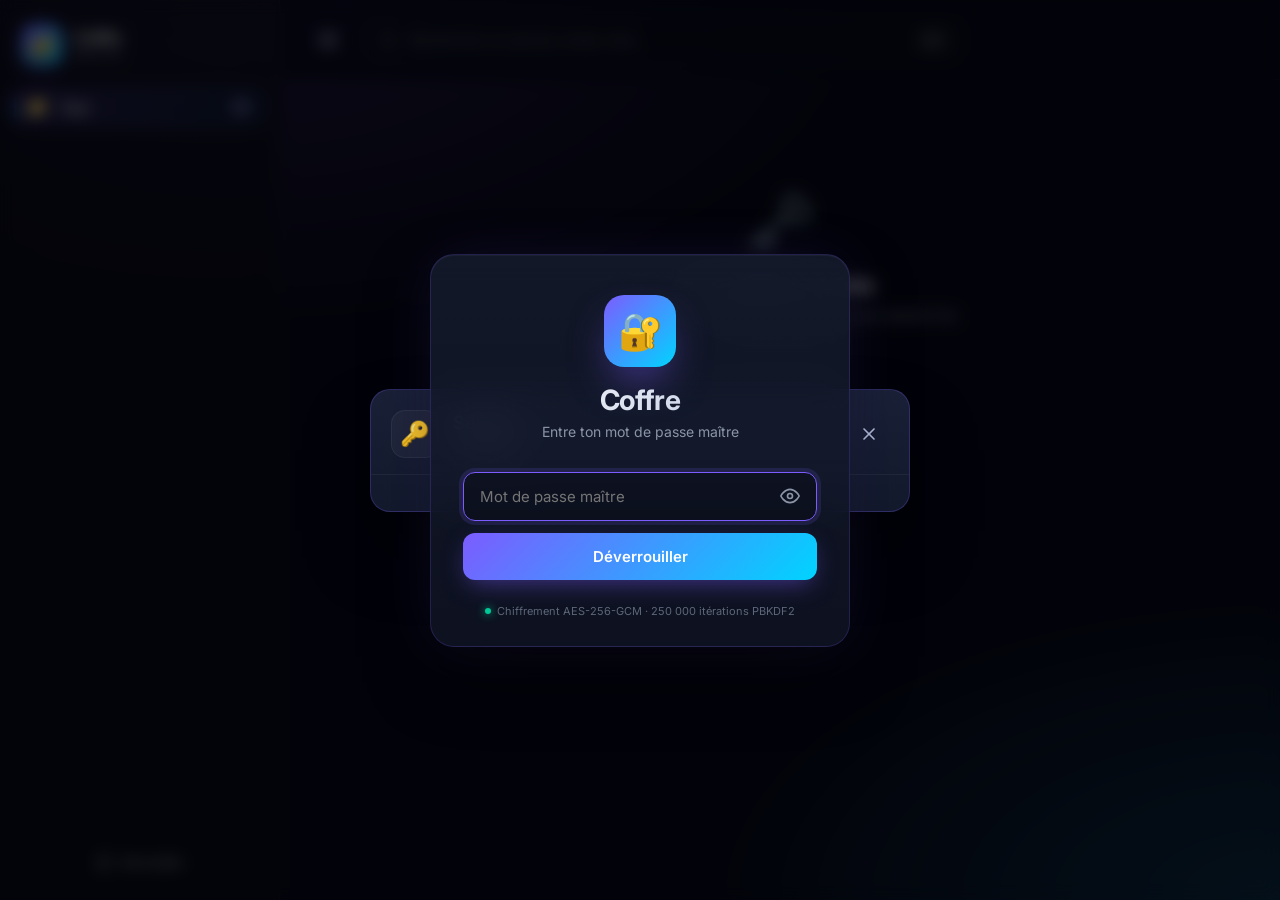
==== index.html @ da4b4193 "Initialise le coffre : structure HTML + UI sombre - index.html avec écran de déverrouillage et layou" ====
<!DOCTYPE html>
<html lang="fr">
<head>
  <meta charset="UTF-8" />
  <meta name="viewport" content="width=device-width, initial-scale=1.0" />
  <meta name="robots" content="noindex, nofollow" />
  <title>Coffre — Martin</title>
  <link rel="preconnect" href="https://fonts.googleapis.com" />
  <link rel="preconnect" href="https://fonts.gstatic.com" crossorigin />
  <link href="https://fonts.googleapis.com/css2?family=Inter:wght@400;500;600;700;800&family=JetBrains+Mono:wght@400;500&display=swap" rel="stylesheet" />
  <link rel="stylesheet" href="styles.css" />
  <link rel="icon" href="data:image/svg+xml,%3Csvg xmlns='http://www.w3.org/2000/svg' viewBox='0 0 100 100'%3E%3Ctext y='80' font-size='80'%3E%F0%9F%94%90%3C/text%3E%3C/svg%3E" />
</head>
<body>
  <!-- Lock screen -->
  <div id="lock-screen" class="lock-screen">
    <div class="lock-card">
      <div class="lock-logo">
        <div class="lock-logo-icon">🔐</div>
        <h1>Coffre</h1>
        <p class="lock-subtitle">Entre ton mot de passe maître</p>
      </div>
      <form id="unlock-form" class="unlock-form">
        <div class="input-wrap">
          <input
            type="password"
            id="master-password"
            placeholder="Mot de passe maître"
            autocomplete="current-password"
            autofocus
            required
          />
          <button type="button" class="toggle-visibility" data-target="master-password" aria-label="Afficher">
            <svg width="20" height="20" viewBox="0 0 24 24" fill="none" stroke="currentColor" stroke-width="2" stroke-linecap="round" stroke-linejoin="round"><path d="M1 12s4-8 11-8 11 8 11 8-4 8-11 8-11-8-11-8z"/><circle cx="12" cy="12" r="3"/></svg>
          </button>
        </div>
        <button type="submit" class="btn-primary btn-unlock">
          <span class="btn-label">Déverrouiller</span>
          <span class="btn-spinner" hidden></span>
        </button>
        <p id="unlock-error" class="error-msg" hidden></p>
      </form>
      <div class="lock-footer">
        <span class="dot"></span>
        Chiffrement AES-256-GCM · 250 000 itérations PBKDF2
      </div>
    </div>
  </div>

  <!-- Main app -->
  <div id="app" class="app" hidden>
    <aside class="sidebar">
      <div class="sidebar-header">
        <div class="brand">
          <div class="brand-logo">🔐</div>
          <div class="brand-text">
            <div class="brand-name">Coffre</div>
            <div class="brand-sub">Martin</div>
          </div>
        </div>
        <button class="icon-btn" id="sidebar-close" aria-label="Fermer">
          <svg width="20" height="20" viewBox="0 0 24 24" fill="none" stroke="currentColor" stroke-width="2" stroke-linecap="round" stroke-linejoin="round"><line x1="18" y1="6" x2="6" y2="18"/><line x1="6" y1="6" x2="18" y2="18"/></svg>
        </button>
      </div>

      <nav class="categories" id="categories-nav">
        <button class="category-item active" data-category="all">
          <span class="category-icon">📁</span>
          <span class="category-name">Tout</span>
          <span class="category-count" id="count-all">0</span>
        </button>
      </nav>

      <div class="sidebar-footer">
        <button class="btn-ghost" id="lock-btn">
          <svg width="16" height="16" viewBox="0 0 24 24" fill="none" stroke="currentColor" stroke-width="2" stroke-linecap="round" stroke-linejoin="round"><rect x="3" y="11" width="18" height="11" rx="2" ry="2"/><path d="M7 11V7a5 5 0 0 1 10 0v4"/></svg>
          Verrouiller
        </button>
      </div>
    </aside>

    <main class="main">
      <header class="topbar">
        <button class="icon-btn sidebar-toggle" id="sidebar-open" aria-label="Menu">
          <svg width="22" height="22" viewBox="0 0 24 24" fill="none" stroke="currentColor" stroke-width="2" stroke-linecap="round" stroke-linejoin="round"><line x1="3" y1="12" x2="21" y2="12"/><line x1="3" y1="6" x2="21" y2="6"/><line x1="3" y1="18" x2="21" y2="18"/></svg>
        </button>
        <div class="search-wrap">
          <svg class="search-icon" width="18" height="18" viewBox="0 0 24 24" fill="none" stroke="currentColor" stroke-width="2" stroke-linecap="round" stroke-linejoin="round"><circle cx="11" cy="11" r="8"/><line x1="21" y1="21" x2="16.65" y2="16.65"/></svg>
          <input type="search" id="search" placeholder="Rechercher un service, email, note…" autocomplete="off" />
          <kbd class="kbd">⌘K</kbd>
        </div>
        <div class="topbar-actions">
          <span class="entry-count" id="entry-count-label"></span>
        </div>
      </header>

      <section class="content" id="content">
        <div class="empty-state" id="empty-state">
          <div class="empty-icon">🗝️</div>
          <h2>Ton coffre est vide</h2>
          <p>Envoie tes captures d'écran à Claude pour ajouter tes premiers comptes.</p>
        </div>
        <div class="entries-grid" id="entries-grid"></div>
      </section>
    </main>
  </div>

  <!-- Entry detail modal -->
  <div id="modal" class="modal" hidden>
    <div class="modal-backdrop" data-close-modal></div>
    <div class="modal-card" role="dialog" aria-modal="true">
      <header class="modal-header">
        <div class="modal-title">
          <div class="modal-icon" id="modal-icon">🔑</div>
          <div>
            <h3 id="modal-name">Service</h3>
            <p id="modal-category" class="modal-cat-pill">Catégorie</p>
          </div>
        </div>
        <button class="icon-btn" data-close-modal aria-label="Fermer">
          <svg width="20" height="20" viewBox="0 0 24 24" fill="none" stroke="currentColor" stroke-width="2" stroke-linecap="round" stroke-linejoin="round"><line x1="18" y1="6" x2="6" y2="18"/><line x1="6" y1="6" x2="18" y2="18"/></svg>
        </button>
      </header>
      <div class="modal-body" id="modal-body"></div>
    </div>
  </div>

  <!-- Toast container -->
  <div id="toast-container" class="toast-container"></div>

  <script src="app.js"></script>
</body>
</html>
---- styles.css ----
/* ============ Reset & base ============ */
*, *::before, *::after { box-sizing: border-box; }
* { margin: 0; padding: 0; }
html, body { height: 100%; }
body {
  font-family: 'Inter', system-ui, -apple-system, Segoe UI, Roboto, sans-serif;
  background: radial-gradient(ellipse 80% 60% at 20% 0%, #1a1438 0%, transparent 60%),
              radial-gradient(ellipse 80% 60% at 100% 100%, #0a2840 0%, transparent 55%),
              #07091a;
  color: #e8ecf4;
  -webkit-font-smoothing: antialiased;
  -moz-osx-font-smoothing: grayscale;
  min-height: 100vh;
  overflow-x: hidden;
}
button { font: inherit; cursor: pointer; border: none; background: none; color: inherit; }
input, button, select, textarea { font-family: inherit; }
input { color: inherit; background: none; border: none; outline: none; }
a { color: #7c5cff; text-decoration: none; }
a:hover { text-decoration: underline; }
::selection { background: rgba(124, 92, 255, 0.35); }

/* ============ Lock screen ============ */
.lock-screen {
  position: fixed; inset: 0;
  display: grid; place-items: center;
  padding: 24px;
  z-index: 100;
  animation: fadeIn .4s ease;
}
.lock-card {
  width: 100%; max-width: 420px;
  background: linear-gradient(180deg, rgba(22, 28, 46, 0.85), rgba(15, 20, 36, 0.85));
  border: 1px solid rgba(124, 92, 255, 0.2);
  border-radius: 24px;
  padding: 40px 32px 28px;
  box-shadow: 0 30px 80px -20px rgba(0, 0, 0, 0.6),
              0 0 60px -10px rgba(124, 92, 255, 0.15),
              inset 0 1px 0 rgba(255, 255, 255, 0.04);
  backdrop-filter: blur(20px);
  -webkit-backdrop-filter: blur(20px);
}
.lock-logo { text-align: center; margin-bottom: 32px; }
.lock-logo-icon {
  width: 72px; height: 72px;
  margin: 0 auto 16px;
  display: grid; place-items: center;
  font-size: 36px;
  background: linear-gradient(135deg, #7c5cff 0%, #00d4ff 100%);
  border-radius: 20px;
  box-shadow: 0 20px 40px -10px rgba(124, 92, 255, 0.5);
}
.lock-logo h1 {
  font-size: 28px; font-weight: 700; letter-spacing: -0.02em;
  background: linear-gradient(135deg, #fff 0%, #b8c3e0 100%);
  -webkit-background-clip: text;
  background-clip: text;
  -webkit-text-fill-color: transparent;
}
.lock-subtitle { color: #8b95a8; font-size: 14px; margin-top: 6px; }

.unlock-form { display: flex; flex-direction: column; gap: 12px; }
.input-wrap {
  position: relative;
  display: flex; align-items: center;
  background: rgba(10, 14, 26, 0.6);
  border: 1px solid #2a3552;
  border-radius: 12px;
  transition: border-color .15s, box-shadow .15s;
}
.input-wrap:focus-within {
  border-color: #7c5cff;
  box-shadow: 0 0 0 4px rgba(124, 92, 255, 0.15);
}
.input-wrap input {
  flex: 1; padding: 14px 16px; font-size: 15px;
}
.toggle-visibility {
  padding: 0 16px; color: #8b95a8;
  display: grid; place-items: center;
}
.toggle-visibility:hover { color: #e8ecf4; }

.btn-primary {
  background: linear-gradient(135deg, #7c5cff 0%, #00d4ff 100%);
  color: #fff; font-weight: 600; font-size: 15px;
  padding: 14px 20px; border-radius: 12px;
  display: flex; align-items: center; justify-content: center; gap: 8px;
  transition: transform .1s, box-shadow .2s, opacity .2s;
  box-shadow: 0 8px 24px -6px rgba(124, 92, 255, 0.5);
}
.btn-primary:hover { box-shadow: 0 12px 32px -6px rgba(124, 92, 255, 0.7); }
.btn-primary:active { transform: translateY(1px); }
.btn-primary:disabled { opacity: 0.6; cursor: progress; }

.btn-spinner {
  width: 16px; height: 16px;
  border: 2px solid rgba(255, 255, 255, 0.3);
  border-top-color: #fff;
  border-radius: 50%;
  animation: spin .7s linear infinite;
}
@keyframes spin { to { transform: rotate(360deg); } }

.error-msg {
  color: #ff7585; font-size: 13px; text-align: center;
  padding: 8px 12px;
  background: rgba(255, 94, 108, 0.08);
  border-radius: 8px;
  animation: shake .35s ease;
}
@keyframes shake {
  0%, 100% { transform: translateX(0); }
  20%, 60% { transform: translateX(-4px); }
  40%, 80% { transform: translateX(4px); }
}

.lock-footer {
  margin-top: 24px; text-align: center;
  font-size: 11px; color: #5d6779;
  display: flex; align-items: center; justify-content: center; gap: 6px;
}
.dot { width: 6px; height: 6px; border-radius: 50%; background: #00c896; box-shadow: 0 0 8px #00c896; }

/* ============ App layout ============ */
.app {
  display: grid;
  grid-template-columns: 280px 1fr;
  min-height: 100vh;
  animation: fadeIn .4s ease;
}
@keyframes fadeIn { from { opacity: 0; transform: translateY(4px); } to { opacity: 1; transform: none; } }

/* ============ Sidebar ============ */
.sidebar {
  background: rgba(10, 14, 26, 0.6);
  border-right: 1px solid rgba(255, 255, 255, 0.05);
  display: flex; flex-direction: column;
  padding: 20px 14px;
  position: sticky; top: 0;
  height: 100vh;
  backdrop-filter: blur(20px);
  -webkit-backdrop-filter: blur(20px);
}
.sidebar-header {
  display: flex; align-items: center; justify-content: space-between;
  padding: 4px 8px 20px;
}
.brand { display: flex; align-items: center; gap: 12px; }
.brand-logo {
  width: 40px; height: 40px;
  display: grid; place-items: center;
  font-size: 20px;
  background: linear-gradient(135deg, #7c5cff 0%, #00d4ff 100%);
  border-radius: 12px;
  box-shadow: 0 8px 20px -6px rgba(124, 92, 255, 0.5);
}
.brand-name { font-weight: 700; font-size: 16px; letter-spacing: -0.01em; }
.brand-sub { font-size: 11px; color: #8b95a8; text-transform: uppercase; letter-spacing: 0.08em; }

#sidebar-close { display: none; }

.categories {
  display: flex; flex-direction: column; gap: 2px;
  overflow-y: auto;
  flex: 1;
  padding: 4px;
  margin: 0 -4px;
}
.categories::-webkit-scrollbar { width: 6px; }
.categories::-webkit-scrollbar-thumb { background: #2a3552; border-radius: 3px; }

.category-item {
  display: flex; align-items: center; gap: 12px;
  padding: 10px 12px;
  border-radius: 10px;
  font-size: 14px; font-weight: 500;
  color: #b8c3e0;
  text-align: left;
  transition: background .15s, color .15s, transform .1s;
  position: relative;
}
.category-item:hover { background: rgba(255, 255, 255, 0.04); color: #fff; }
.category-item.active {
  background: linear-gradient(90deg, rgba(124, 92, 255, 0.18), rgba(0, 212, 255, 0.06));
  color: #fff;
  box-shadow: inset 0 0 0 1px rgba(124, 92, 255, 0.25);
}
.category-item.active::before {
  content: ''; position: absolute; left: 0; top: 8px; bottom: 8px; width: 3px;
  background: linear-gradient(180deg, #7c5cff, #00d4ff);
  border-radius: 0 3px 3px 0;
}
.category-icon { font-size: 18px; line-height: 1; width: 22px; text-align: center; }
.category-name { flex: 1; }
.category-count {
  font-size: 11px; font-weight: 600;
  padding: 2px 8px; border-radius: 10px;
  background: rgba(255, 255, 255, 0.06);
  color: #8b95a8;
  min-width: 24px; text-align: center;
}
.category-item.active .category-count {
  background: rgba(124, 92, 255, 0.25);
  color: #fff;
}

.sidebar-footer { padding-top: 12px; border-top: 1px solid rgba(255, 255, 255, 0.05); margin-top: 8px; }
.btn-ghost {
  width: 100%;
  display: flex; align-items: center; justify-content: center; gap: 8px;
  padding: 10px 12px;
  font-size: 13px; font-weight: 500;
  color: #8b95a8;
  border-radius: 10px;
  transition: background .15s, color .15s;
}
.btn-ghost:hover { background: rgba(255, 255, 255, 0.04); color: #fff; }

/* ============ Main ============ */
.main {
  display: flex; flex-direction: column;
  min-width: 0;
}
.topbar {
  position: sticky; top: 0; z-index: 10;
  display: flex; align-items: center; gap: 16px;
  padding: 18px 28px;
  background: rgba(7, 9, 26, 0.7);
  backdrop-filter: blur(20px);
  -webkit-backdrop-filter: blur(20px);
  border-bottom: 1px solid rgba(255, 255, 255, 0.04);
}
.sidebar-toggle { display: none; }
.icon-btn {
  display: grid; place-items: center;
  width: 40px; height: 40px;
  border-radius: 10px;
  color: #b8c3e0;
  transition: background .15s, color .15s;
}
.icon-btn:hover { background: rgba(255, 255, 255, 0.06); color: #fff; }

.search-wrap {
  flex: 1; max-width: 600px;
  position: relative;
  display: flex; align-items: center;
  background: rgba(10, 14, 26, 0.5);
  border: 1px solid #232b42;
  border-radius: 12px;
  padding: 0 14px;
  transition: border-color .15s, box-shadow .15s;
}
.search-wrap:focus-within {
  border-color: #7c5cff;
  box-shadow: 0 0 0 4px rgba(124, 92, 255, 0.12);
}
.search-icon { color: #5d6779; flex-shrink: 0; }
.search-wrap input {
  flex: 1; padding: 12px 12px; font-size: 14px;
}
.search-wrap input::placeholder { color: #5d6779; }
.kbd {
  font-family: 'JetBrains Mono', monospace;
  font-size: 11px; color: #8b95a8;
  padding: 3px 8px;
  background: rgba(255, 255, 255, 0.06);
  border: 1px solid rgba(255, 255, 255, 0.06);
  border-radius: 6px;
}

.topbar-actions { display: flex; align-items: center; gap: 12px; }
.entry-count { font-size: 13px; color: #8b95a8; }

/* ============ Content ============ */
.content { padding: 28px; flex: 1; }

.empty-state {
  text-align: center;
  padding: 80px 24px;
  color: #8b95a8;
}
.empty-state[hidden] { display: none; }
.empty-icon { font-size: 56px; margin-bottom: 16px; opacity: 0.7; }
.empty-state h2 { font-size: 22px; color: #e8ecf4; font-weight: 600; margin-bottom: 8px; }
.empty-state p { font-size: 14px; max-width: 360px; margin: 0 auto; }

.entries-grid {
  display: grid;
  grid-template-columns: repeat(auto-fill, minmax(320px, 1fr));
  gap: 14px;
}

/* ============ Entry card ============ */
.entry-card {
  background: linear-gradient(180deg, rgba(22, 28, 46, 0.75), rgba(18, 23, 39, 0.75));
  border: 1px solid rgba(255, 255, 255, 0.05);
  border-radius: 16px;
  padding: 16px;
  display: flex; flex-direction: column; gap: 12px;
  transition: transform .15s, border-color .15s, box-shadow .15s;
  position: relative;
  overflow: hidden;
}
.entry-card::before {
  content: ''; position: absolute; inset: 0;
  background: linear-gradient(135deg, var(--accent, #7c5cff) 0%, transparent 60%);
  opacity: 0.07;
  pointer-events: none;
}
.entry-card:hover {
  transform: translateY(-2px);
  border-color: rgba(124, 92, 255, 0.3);
  box-shadow: 0 20px 40px -20px rgba(0, 0, 0, 0.6),
              0 0 30px -10px rgba(124, 92, 255, 0.15);
}

.entry-head {
  display: flex; align-items: center; gap: 12px;
  position: relative;
}
.entry-icon {
  width: 44px; height: 44px;
  display: grid; place-items: center;
  font-size: 22px;
  background: rgba(255, 255, 255, 0.04);
  border: 1px solid rgba(255, 255, 255, 0.06);
  border-radius: 12px;
  flex-shrink: 0;
}
.entry-meta { flex: 1; min-width: 0; }
.entry-name {
  font-size: 15px; font-weight: 600; color: #fff;
  white-space: nowrap; overflow: hidden; text-overflow: ellipsis;
}
.entry-cat {
  font-size: 11px; color: #8b95a8;
  text-transform: uppercase; letter-spacing: 0.05em;
  margin-top: 2px;
}
.entry-detail-btn {
  width: 32px; height: 32px;
  display: grid; place-items: center;
  border-radius: 8px;
  color: #8b95a8;
  transition: background .15s, color .15s;
}
.entry-detail-btn:hover { background: rgba(255, 255, 255, 0.06); color: #fff; }

.entry-fields { display: flex; flex-direction: column; gap: 6px; position: relative; }

.field {
  display: flex; align-items: center; gap: 8px;
  padding: 8px 10px;
  background: rgba(7, 9, 26, 0.5);
  border-radius: 8px;
  font-size: 13px;
  min-height: 36px;
}
.field-label {
  font-size: 10px; text-transform: uppercase; letter-spacing: 0.06em;
  color: #5d6779; font-weight: 600;
  flex-shrink: 0; width: 60px;
}
.field-value {
  flex: 1; min-width: 0;
  white-space: nowrap; overflow: hidden; text-overflow: ellipsis;
  color: #e8ecf4;
  font-family: 'JetBrains Mono', monospace;
  font-size: 12.5px;
}
.field-value.is-link { color: #7c5cff; }
.field-actions { display: flex; gap: 2px; flex-shrink: 0; }
.field-btn {
  width: 26px; height: 26px;
  display: grid; place-items: center;
  border-radius: 6px;
  color: #8b95a8;
  transition: background .15s, color .15s;
}
.field-btn:hover { background: rgba(255, 255, 255, 0.06); color: #fff; }

.password-masked { letter-spacing: 0.2em; }

/* ============ Modal ============ */
.modal {
  position: fixed; inset: 0; z-index: 50;
  display: grid; place-items: center;
  padding: 24px;
  animation: fadeIn .2s ease;
}
.modal-backdrop {
  position: absolute; inset: 0;
  background: rgba(0, 0, 0, 0.6);
  backdrop-filter: blur(8px);
  -webkit-backdrop-filter: blur(8px);
}
.modal-card {
  position: relative;
  width: 100%; max-width: 540px;
  max-height: 85vh;
  background: linear-gradient(180deg, #1a2138, #131a2d);
  border: 1px solid rgba(124, 92, 255, 0.25);
  border-radius: 20px;
  box-shadow: 0 40px 80px -20px rgba(0, 0, 0, 0.7);
  display: flex; flex-direction: column;
  overflow: hidden;
  animation: scaleUp .25s cubic-bezier(.34, 1.4, .54, 1);
}
@keyframes scaleUp { from { transform: scale(0.95); opacity: 0; } to { transform: scale(1); opacity: 1; } }

.modal-header {
  display: flex; align-items: center; justify-content: space-between;
  padding: 20px 20px 16px;
  border-bottom: 1px solid rgba(255, 255, 255, 0.05);
}
.modal-title { display: flex; align-items: center; gap: 14px; }
.modal-icon {
  width: 48px; height: 48px;
  display: grid; place-items: center;
  font-size: 24px;
  background: rgba(255, 255, 255, 0.04);
  border: 1px solid rgba(255, 255, 255, 0.06);
  border-radius: 14px;
}
.modal-header h3 { font-size: 18px; font-weight: 600; }
.modal-cat-pill {
  display: inline-block;
  font-size: 11px; color: #b8c3e0;
  padding: 2px 10px; margin-top: 4px;
  background: rgba(124, 92, 255, 0.15);
  border-radius: 10px;
  font-weight: 500;
}

.modal-body {
  padding: 16px 20px 20px;
  overflow-y: auto;
  display: flex; flex-direction: column; gap: 10px;
}

.detail-field {
  display: flex; flex-direction: column; gap: 6px;
  padding: 12px 14px;
  background: rgba(7, 9, 26, 0.5);
  border-radius: 12px;
}
.detail-field-head {
  display: flex; align-items: center; justify-content: space-between; gap: 8px;
}
.detail-field-label {
  font-size: 11px; text-transform: uppercase; letter-spacing: 0.06em;
  color: #8b95a8; font-weight: 600;
}
.detail-field-value {
  font-family: 'JetBrains Mono', monospace;
  font-size: 14px;
  color: #e8ecf4;
  word-break: break-all;
  white-space: pre-wrap;
  line-height: 1.5;
}
.detail-field-value.is-link a { color: #7c5cff; }
.detail-field-actions { display: flex; gap: 4px; }

/* ============ Toast ============ */
.toast-container {
  position: fixed; bottom: 24px; left: 50%;
  transform: translateX(-50%);
  z-index: 200;
  display: flex; flex-direction: column; gap: 8px;
  align-items: center;
  pointer-events: none;
}
.toast {
  background: rgba(22, 28, 46, 0.95);
  border: 1px solid rgba(124, 92, 255, 0.3);
  padding: 10px 18px;
  border-radius: 10px;
  font-size: 13px;
  display: flex; align-items: center; gap: 8px;
  box-shadow: 0 12px 28px -8px rgba(0, 0, 0, 0.5);
  animation: toastIn .25s ease, toastOut .25s ease 1.6s forwards;
  backdrop-filter: blur(12px);
  -webkit-backdrop-filter: blur(12px);
}
.toast.success { border-color: rgba(0, 200, 150, 0.4); }
.toast.success::before { content: '✓'; color: #00c896; font-weight: 700; }
.toast.error { border-color: rgba(255, 94, 108, 0.4); }
.toast.error::before { content: '!'; color: #ff5e6c; font-weight: 700; }

@keyframes toastIn { from { transform: translateY(20px); opacity: 0; } to { transform: none; opacity: 1; } }
@keyframes toastOut { to { transform: translateY(20px); opacity: 0; } }

/* ============ Responsive ============ */
@media (max-width: 900px) {
  .app { grid-template-columns: 1fr; }
  .sidebar {
    position: fixed; left: 0; top: 0;
    width: 280px; z-index: 30;
    transform: translateX(-100%);
    transition: transform .25s ease;
  }
  .sidebar.open { transform: none; box-shadow: 20px 0 60px -10px rgba(0, 0, 0, 0.5); }
  .sidebar-toggle { display: grid; }
  #sidebar-close { display: grid; }
  .topbar { padding: 14px 16px; gap: 8px; }
  .content { padding: 16px; }
  .entries-grid { grid-template-columns: 1fr; gap: 10px; }
  .kbd { display: none; }
  .lock-card { padding: 32px 24px 24px; }
}
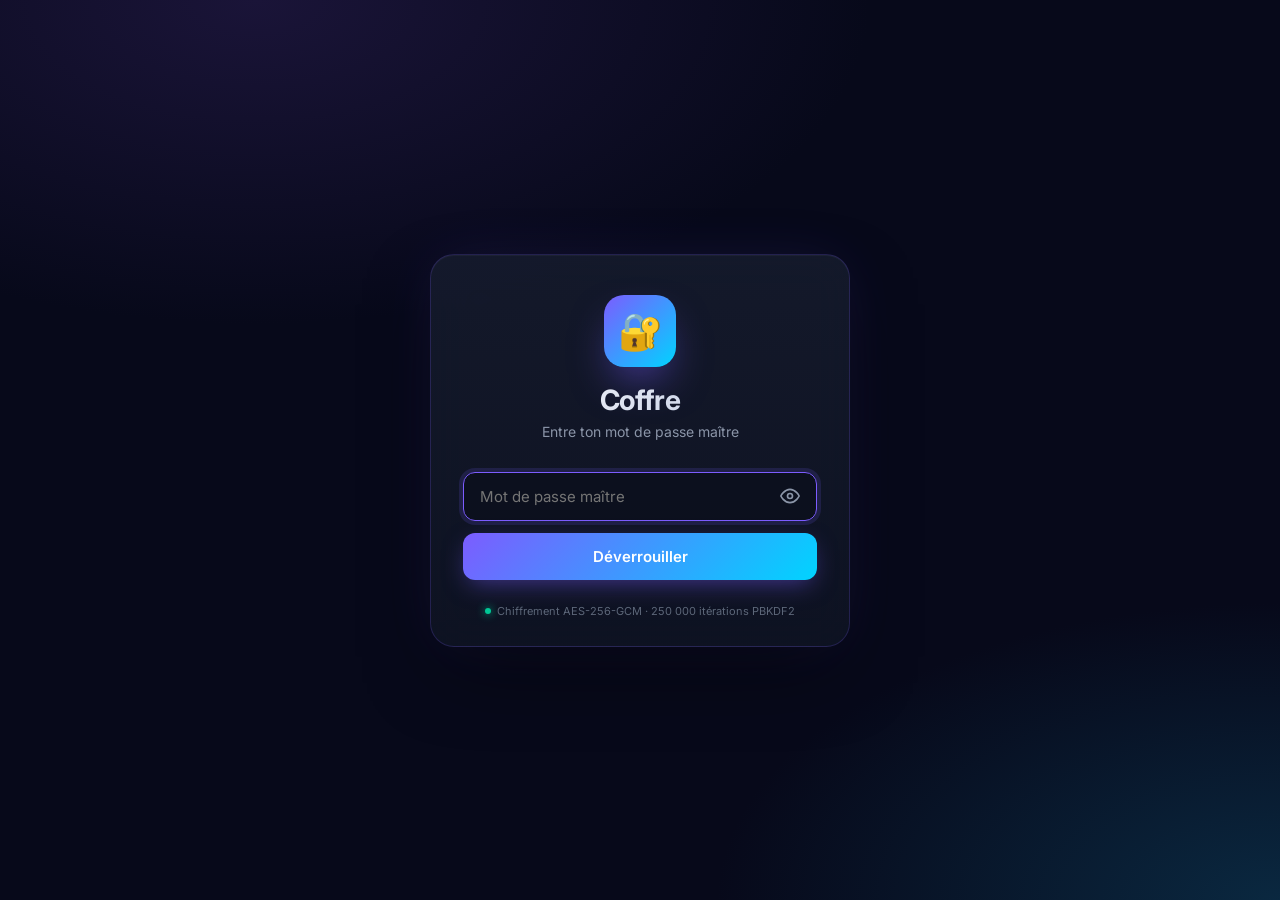
==== commit 4d8c7a1f: "Corrige la modale vide bloquante au chargement L'attribut [hidden] était écrasé par display:grid sur" ====
--- a/index.html
+++ b/index.html
@@ -8,7 +8,7 @@
   <link rel="preconnect" href="https://fonts.googleapis.com" />
   <link rel="preconnect" href="https://fonts.gstatic.com" crossorigin />
   <link href="https://fonts.googleapis.com/css2?family=Inter:wght@400;500;600;700;800&family=JetBrains+Mono:wght@400;500&display=swap" rel="stylesheet" />
-  <link rel="stylesheet" href="styles.css" />
+  <link rel="stylesheet" href="styles.css?v=2" />
   <link rel="icon" href="data:image/svg+xml,%3Csvg xmlns='http://www.w3.org/2000/svg' viewBox='0 0 100 100'%3E%3Ctext y='80' font-size='80'%3E%F0%9F%94%90%3C/text%3E%3C/svg%3E" />
 </head>
 <body>
@@ -128,6 +128,6 @@
   <!-- Toast container -->
   <div id="toast-container" class="toast-container"></div>
 
-  <script src="app.js"></script>
+  <script src="app.js?v=2"></script>
 </body>
 </html>
--- a/styles.css
+++ b/styles.css
@@ -1,6 +1,8 @@
 /* ============ Reset & base ============ */
 *, *::before, *::after { box-sizing: border-box; }
 * { margin: 0; padding: 0; }
+/* L'attribut [hidden] doit toujours l'emporter sur display:grid/flex */
+[hidden] { display: none !important; }
 html, body { height: 100%; }
 body {
   font-family: 'Inter', system-ui, -apple-system, Segoe UI, Roboto, sans-serif;
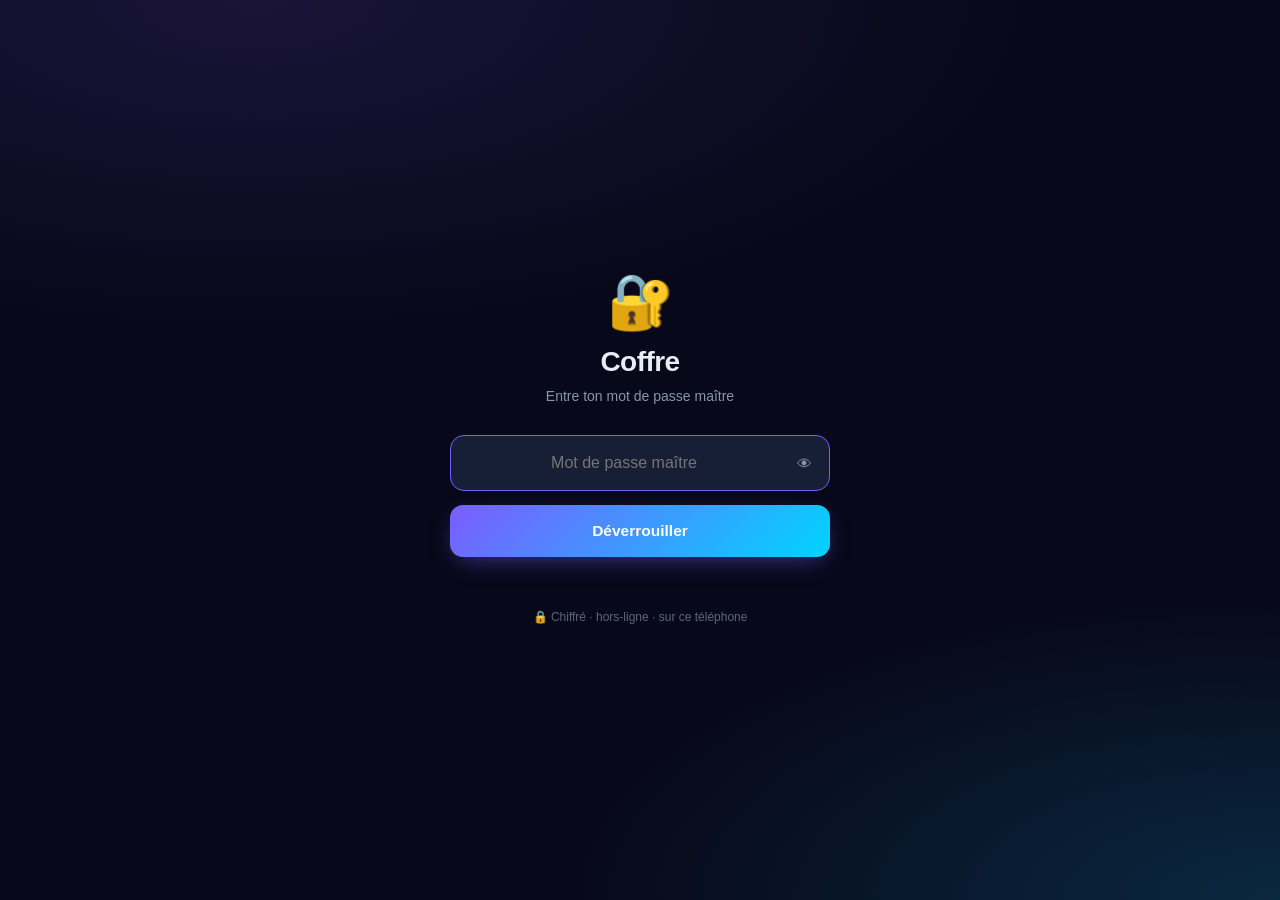
==== commit 8cad785e: "Redirige l'adresse courte vers la vraie app + nettoie l'ancienne V1 - index.html redirige automatiqu" ====
--- a/index.html
+++ b/index.html
@@ -5,129 +5,22 @@
   <meta name="viewport" content="width=device-width, initial-scale=1.0" />
   <meta name="robots" content="noindex, nofollow" />
   <title>Coffre — Martin</title>
-  <link rel="preconnect" href="https://fonts.googleapis.com" />
-  <link rel="preconnect" href="https://fonts.gstatic.com" crossorigin />
-  <link href="https://fonts.googleapis.com/css2?family=Inter:wght@400;500;600;700;800&family=JetBrains+Mono:wght@400;500&display=swap" rel="stylesheet" />
-  <link rel="stylesheet" href="styles.css?v=2" />
   <link rel="icon" href="data:image/svg+xml,%3Csvg xmlns='http://www.w3.org/2000/svg' viewBox='0 0 100 100'%3E%3Ctext y='80' font-size='80'%3E%F0%9F%94%90%3C/text%3E%3C/svg%3E" />
+  <!-- Redirige toujours vers la vraie app (celle avec le bouton + et le planning éditable) -->
+  <meta http-equiv="refresh" content="0; url=coffre-mobile.html" />
+  <script>location.replace("coffre-mobile.html");</script>
+  <style>
+    html,body{height:100%;margin:0;background:#07091a;color:#e8ecf4;
+      font-family:-apple-system,BlinkMacSystemFont,"Segoe UI",Roboto,sans-serif;
+      display:flex;align-items:center;justify-content:center;text-align:center}
+    a{color:#7c5cff}
+  </style>
 </head>
 <body>
-  <!-- Lock screen -->
-  <div id="lock-screen" class="lock-screen">
-    <div class="lock-card">
-      <div class="lock-logo">
-        <div class="lock-logo-icon">🔐</div>
-        <h1>Coffre</h1>
-        <p class="lock-subtitle">Entre ton mot de passe maître</p>
-      </div>
-      <form id="unlock-form" class="unlock-form">
-        <div class="input-wrap">
-          <input
-            type="password"
-            id="master-password"
-            placeholder="Mot de passe maître"
-            autocomplete="current-password"
-            autofocus
-            required
-          />
-          <button type="button" class="toggle-visibility" data-target="master-password" aria-label="Afficher">
-            <svg width="20" height="20" viewBox="0 0 24 24" fill="none" stroke="currentColor" stroke-width="2" stroke-linecap="round" stroke-linejoin="round"><path d="M1 12s4-8 11-8 11 8 11 8-4 8-11 8-11-8-11-8z"/><circle cx="12" cy="12" r="3"/></svg>
-          </button>
-        </div>
-        <button type="submit" class="btn-primary btn-unlock">
-          <span class="btn-label">Déverrouiller</span>
-          <span class="btn-spinner" hidden></span>
-        </button>
-        <p id="unlock-error" class="error-msg" hidden></p>
-      </form>
-      <div class="lock-footer">
-        <span class="dot"></span>
-        Chiffrement AES-256-GCM · 250 000 itérations PBKDF2
-      </div>
-    </div>
+  <div>
+    <div style="font-size:44px">🔐</div>
+    <p>Ouverture de ton coffre…</p>
+    <p><a href="coffre-mobile.html">Clique ici si rien ne se passe</a></p>
   </div>
-
-  <!-- Main app -->
-  <div id="app" class="app" hidden>
-    <aside class="sidebar">
-      <div class="sidebar-header">
-        <div class="brand">
-          <div class="brand-logo">🔐</div>
-          <div class="brand-text">
-            <div class="brand-name">Coffre</div>
-            <div class="brand-sub">Martin</div>
-          </div>
-        </div>
-        <button class="icon-btn" id="sidebar-close" aria-label="Fermer">
-          <svg width="20" height="20" viewBox="0 0 24 24" fill="none" stroke="currentColor" stroke-width="2" stroke-linecap="round" stroke-linejoin="round"><line x1="18" y1="6" x2="6" y2="18"/><line x1="6" y1="6" x2="18" y2="18"/></svg>
-        </button>
-      </div>
-
-      <nav class="categories" id="categories-nav">
-        <button class="category-item active" data-category="all">
-          <span class="category-icon">📁</span>
-          <span class="category-name">Tout</span>
-          <span class="category-count" id="count-all">0</span>
-        </button>
-      </nav>
-
-      <div class="sidebar-footer">
-        <button class="btn-ghost" id="lock-btn">
-          <svg width="16" height="16" viewBox="0 0 24 24" fill="none" stroke="currentColor" stroke-width="2" stroke-linecap="round" stroke-linejoin="round"><rect x="3" y="11" width="18" height="11" rx="2" ry="2"/><path d="M7 11V7a5 5 0 0 1 10 0v4"/></svg>
-          Verrouiller
-        </button>
-      </div>
-    </aside>
-
-    <main class="main">
-      <header class="topbar">
-        <button class="icon-btn sidebar-toggle" id="sidebar-open" aria-label="Menu">
-          <svg width="22" height="22" viewBox="0 0 24 24" fill="none" stroke="currentColor" stroke-width="2" stroke-linecap="round" stroke-linejoin="round"><line x1="3" y1="12" x2="21" y2="12"/><line x1="3" y1="6" x2="21" y2="6"/><line x1="3" y1="18" x2="21" y2="18"/></svg>
-        </button>
-        <div class="search-wrap">
-          <svg class="search-icon" width="18" height="18" viewBox="0 0 24 24" fill="none" stroke="currentColor" stroke-width="2" stroke-linecap="round" stroke-linejoin="round"><circle cx="11" cy="11" r="8"/><line x1="21" y1="21" x2="16.65" y2="16.65"/></svg>
-          <input type="search" id="search" placeholder="Rechercher un service, email, note…" autocomplete="off" />
-          <kbd class="kbd">⌘K</kbd>
-        </div>
-        <div class="topbar-actions">
-          <span class="entry-count" id="entry-count-label"></span>
-        </div>
-      </header>
-
-      <section class="content" id="content">
-        <div class="empty-state" id="empty-state">
-          <div class="empty-icon">🗝️</div>
-          <h2>Ton coffre est vide</h2>
-          <p>Envoie tes captures d'écran à Claude pour ajouter tes premiers comptes.</p>
-        </div>
-        <div class="entries-grid" id="entries-grid"></div>
-      </section>
-    </main>
-  </div>
-
-  <!-- Entry detail modal -->
-  <div id="modal" class="modal" hidden>
-    <div class="modal-backdrop" data-close-modal></div>
-    <div class="modal-card" role="dialog" aria-modal="true">
-      <header class="modal-header">
-        <div class="modal-title">
-          <div class="modal-icon" id="modal-icon">🔑</div>
-          <div>
-            <h3 id="modal-name">Service</h3>
-            <p id="modal-category" class="modal-cat-pill">Catégorie</p>
-          </div>
-        </div>
-        <button class="icon-btn" data-close-modal aria-label="Fermer">
-          <svg width="20" height="20" viewBox="0 0 24 24" fill="none" stroke="currentColor" stroke-width="2" stroke-linecap="round" stroke-linejoin="round"><line x1="18" y1="6" x2="6" y2="18"/><line x1="6" y1="6" x2="18" y2="18"/></svg>
-        </button>
-      </header>
-      <div class="modal-body" id="modal-body"></div>
-    </div>
-  </div>
-
-  <!-- Toast container -->
-  <div id="toast-container" class="toast-container"></div>
-
-  <script src="app.js?v=2"></script>
 </body>
 </html>
